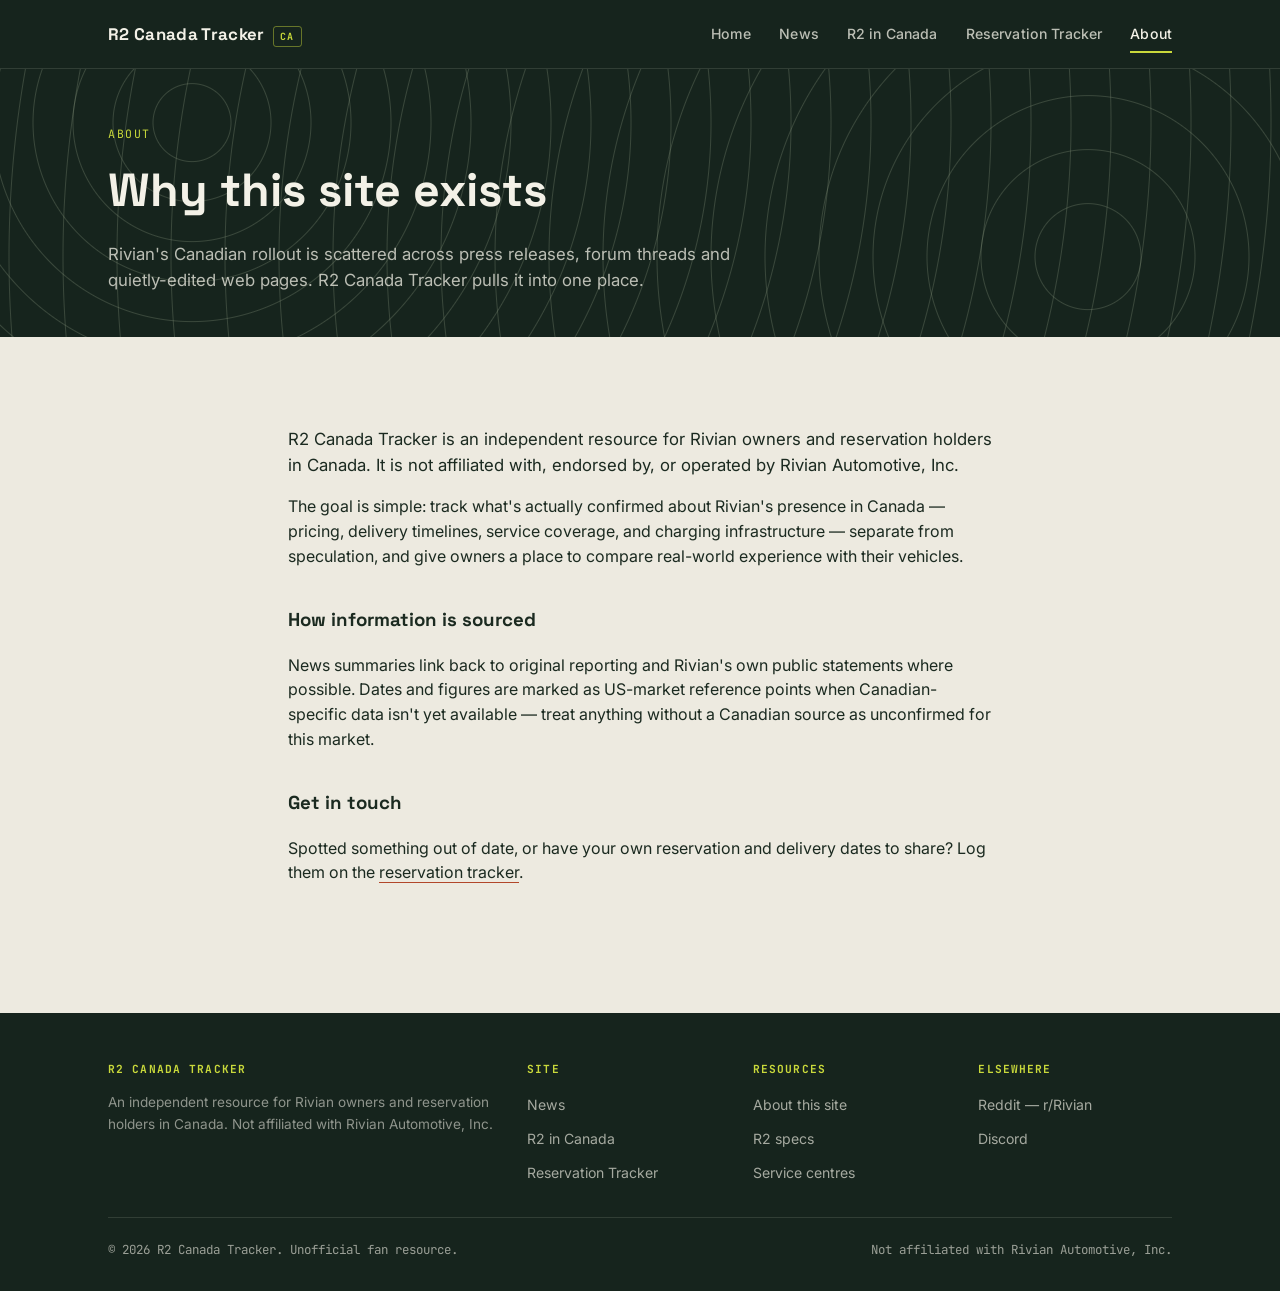
==== about.html @ 98814ffe "Add files via upload" ====
<!DOCTYPE html>
<html lang="en">
<head>
<meta charset="UTF-8">
<meta name="viewport" content="width=device-width, initial-scale=1.0">
<title>About — R2 Canada Tracker</title>
<meta name="description" content="About R2 Canada Tracker, an independent resource tracking Rivian's rollout in Canada. Not affiliated with Rivian Automotive, Inc.">
<link rel="canonical" href="https://r2canadatracker.ca/about.html">

<meta property="og:type" content="website">
<meta property="og:site_name" content="R2 Canada Tracker">
<meta property="og:title" content="About — R2 Canada Tracker">
<meta property="og:description" content="About R2 Canada Tracker, an independent resource tracking Rivian's rollout in Canada. Not affiliated with Rivian Automotive, Inc.">
<meta property="og:url" content="https://r2canadatracker.ca/about.html">
<meta property="og:image" content="https://r2canadatracker.ca/og-image.png">
<meta property="og:image:width" content="1200">
<meta property="og:image:height" content="630">

<meta name="twitter:card" content="summary_large_image">
<meta name="twitter:title" content="About — R2 Canada Tracker">
<meta name="twitter:description" content="About R2 Canada Tracker, an independent resource tracking Rivian's rollout in Canada. Not affiliated with Rivian Automotive, Inc.">
<meta name="twitter:image" content="https://r2canadatracker.ca/og-image.png">

<script type="application/ld+json">
  {
    "@context": "https://schema.org",
    "@type": "AboutPage",
    "name": "About R2 Canada Tracker",
    "url": "https://r2canadatracker.ca/about.html",
    "description": "R2 Canada Tracker is an independent resource for Rivian owners and reservation holders in Canada. Not affiliated with Rivian Automotive, Inc."
  }
</script>
<link rel="icon" href="favicon.ico" sizes="any">
<link rel="icon" type="image/png" sizes="32x32" href="favicon-32x32.png">
<link rel="icon" type="image/png" sizes="16x16" href="favicon-16x16.png">
<link rel="apple-touch-icon" href="apple-touch-icon.png">
<link rel="stylesheet" href="css/style.css">
</head>
<body>

<header class="site">
  <div class="wrap">
    <a href="index.html" class="brand">R2 Canada Tracker <span class="tag">CA</span></a>
    <nav class="main">
<a href="index.html">Home</a>
      <a href="news.html">News</a>
      <a href="r2-canada.html">R2 in Canada</a>
      <a href="reservation-tracker.html">Reservation Tracker</a>
      <a href="about.html" class="active">About</a>
    </nav>
    <button class="nav-toggle" aria-label="Toggle menu" aria-expanded="false">
      <span class="bars"><span></span><span></span><span></span></span>
    </button>
  </div>
  <nav class="mobile-menu">
<a href="index.html">Home</a>
      <a href="news.html">News</a>
      <a href="r2-canada.html">R2 in Canada</a>
      <a href="reservation-tracker.html">Reservation Tracker</a>
      <a href="about.html" class="active">About</a>
  </nav>
</header>

<div class="contours">
  <div class="page-hero" style="color:var(--cream-text)">
    <div class="wrap">
      <span class="kicker" style="color:var(--yellow)">About</span>
      <h1>Why this site exists</h1>
      <p style="color:rgba(243,241,231,0.75)">Rivian's Canadian rollout is scattered across press releases, forum threads and quietly-edited web pages. R2 Canada Tracker pulls it into one place.</p>
    </div>
  </div>
</div>

<section>
  <div class="wrap" style="max-width: 760px;">
    <p style="font-size:1.05rem; color: var(--ink-text);">R2 Canada Tracker is an independent resource for Rivian owners and reservation holders in Canada. It is not affiliated with, endorsed by, or operated by Rivian Automotive, Inc.</p>
    <p>The goal is simple: track what's actually confirmed about Rivian's presence in Canada — pricing, delivery timelines, service coverage, and charging infrastructure — separate from speculation, and give owners a place to compare real-world experience with their vehicles.</p>
    <h3 style="font-family:var(--display); margin-top:36px;">How information is sourced</h3>
    <p>News summaries link back to original reporting and Rivian's own public statements where possible. Dates and figures are marked as US-market reference points when Canadian-specific data isn't yet available — treat anything without a Canadian source as unconfirmed for this market.</p>
    <h3 style="font-family:var(--display); margin-top:36px;">Get in touch</h3>
    <p>Spotted something out of date, or have your own reservation and delivery dates to share? Log them on the <a href="reservation-tracker.html" style="border-bottom:1px solid var(--rust); text-decoration:none;">reservation tracker</a>.</p>
  </div>
</section>

<footer class="site">
  <div class="wrap">
    <div class="foot-grid">
      <div>
        <h5>R2 Canada Tracker</h5>
        <p class="disclaimer">An independent resource for Rivian owners and reservation holders in Canada. Not affiliated with Rivian Automotive, Inc.</p>
      </div>
      <div>
        <h5>Site</h5>
        <ul>
          <li><a href="news.html">News</a></li>
          <li><a href="r2-canada.html">R2 in Canada</a></li>
          <li><a href="reservation-tracker.html">Reservation Tracker</a></li>
        </ul>
      </div>
      <div>
        <h5>Resources</h5>
        <ul>
          <li><a href="about.html">About this site</a></li>
          <li><a href="r2-canada.html#specs">R2 specs</a></li>
          <li><a href="r2-canada.html#service">Service centres</a></li>
        </ul>
      </div>
      <div>
        <h5>Elsewhere</h5>
        <ul>
          <li><a href="#">Reddit — r/Rivian</a></li>
          <li><a href="#">Discord</a></li>
        </ul>
      </div>
    </div>
    <div class="foot-bottom">
      <span>© 2026 R2 Canada Tracker. Unofficial fan resource.</span>
      <span>Not affiliated with Rivian Automotive, Inc.</span>
    </div>
  </div>
</footer>

<script src="js/nav.js"></script>
</body>
</html>
---- css/style.css ----
@import url('https://fonts.googleapis.com/css2?family=Space+Grotesk:wght@400;500;600;700&family=Inter:wght@400;500;600;700&family=JetBrains+Mono:wght@400;500&display=swap');

:root {
  --ink: #16241D;
  --ink-soft: #223327;
  --paper: #EDEAE0;
  --paper-dim: #E2DED0;
  --line: #7C8A73;
  --line-faint: rgba(124,138,115,0.35);
  --yellow: #C9D93B;
  --rust: #B2472A;
  --cream-text: #F3F1E7;
  --ink-text: #1B2A20;
  --muted: #5C6B56;

  --display: 'Space Grotesk', sans-serif;
  --body: 'Inter', sans-serif;
  --mono: 'JetBrains Mono', monospace;
}

* { box-sizing: border-box; }

html { scroll-behavior: smooth; }

body {
  margin: 0;
  background: var(--paper);
  color: var(--ink-text);
  font-family: var(--body);
  line-height: 1.55;
  -webkit-font-smoothing: antialiased;
}

a { color: inherit; }

img { max-width: 100%; display: block; }

.wrap {
  max-width: 1120px;
  margin: 0 auto;
  padding: 0 28px;
}

/* Contour texture used behind dark sections */
.contours {
  background-image:
    repeating-radial-gradient(circle at 15% 20%, transparent 0, transparent 38px, var(--line-faint) 39px, transparent 40px),
    repeating-radial-gradient(circle at 85% 70%, transparent 0, transparent 52px, var(--line-faint) 53px, transparent 54px);
  background-color: var(--ink);
}

/* ---------- Header / nav ---------- */
header.site {
  background: var(--ink);
  color: var(--cream-text);
  position: sticky;
  top: 0;
  z-index: 40;
  border-bottom: 1px solid rgba(243,241,231,0.12);
}
header.site .wrap {
  display: flex;
  align-items: center;
  justify-content: space-between;
  height: 68px;
}
.brand {
  font-family: var(--display);
  font-weight: 700;
  font-size: 1.05rem;
  letter-spacing: 0.02em;
  text-decoration: none;
  color: var(--cream-text);
  display: flex;
  align-items: baseline;
  gap: 8px;
}
.brand .tag {
  font-family: var(--mono);
  font-size: 0.62rem;
  color: var(--yellow);
  letter-spacing: 0.14em;
  text-transform: uppercase;
  border: 1px solid rgba(201,217,59,0.45);
  padding: 2px 6px;
  border-radius: 3px;
}
nav.main {
  display: flex;
  gap: 28px;
}
nav.main a {
  text-decoration: none;
  font-size: 0.88rem;
  color: rgba(243,241,231,0.75);
  font-weight: 500;
  letter-spacing: 0.01em;
  position: relative;
  padding: 4px 0;
  transition: color .15s ease;
}
nav.main a:hover, nav.main a.active { color: var(--cream-text); }
nav.main a.active::after {
  content: '';
  position: absolute;
  left: 0; right: 0; bottom: -4px;
  height: 2px;
  background: var(--yellow);
}
.nav-toggle {
  display: none;
  background: none;
  border: 1px solid rgba(243,241,231,0.35);
  border-radius: 3px;
  width: 40px;
  height: 40px;
  padding: 0;
  cursor: pointer;
  align-items: center;
  justify-content: center;
}
.nav-toggle .bars {
  position: relative;
  width: 18px;
  height: 12px;
}
.nav-toggle .bars span {
  position: absolute;
  left: 0; right: 0;
  height: 2px;
  background: var(--cream-text);
  transition: transform .2s ease, opacity .2s ease;
}
.nav-toggle .bars span:nth-child(1) { top: 0; }
.nav-toggle .bars span:nth-child(2) { top: 5px; }
.nav-toggle .bars span:nth-child(3) { top: 10px; }
.nav-toggle[aria-expanded="true"] .bars span:nth-child(1) { transform: translateY(5px) rotate(45deg); }
.nav-toggle[aria-expanded="true"] .bars span:nth-child(2) { opacity: 0; }
.nav-toggle[aria-expanded="true"] .bars span:nth-child(3) { transform: translateY(-5px) rotate(-45deg); }

nav.mobile-menu {
  display: none;
  flex-direction: column;
  background: var(--ink);
  border-top: 1px solid rgba(243,241,231,0.12);
  border-bottom: 1px solid rgba(243,241,231,0.12);
}
nav.mobile-menu.open { display: flex; }
nav.mobile-menu a {
  padding: 16px 28px;
  text-decoration: none;
  color: rgba(243,241,231,0.8);
  font-size: 0.98rem;
  font-weight: 500;
  border-top: 1px solid rgba(243,241,231,0.08);
}
nav.mobile-menu a:first-child { border-top: none; }
nav.mobile-menu a.active { color: var(--yellow); }

/* ---------- Hero ---------- */
.hero {
  color: var(--cream-text);
  padding: 88px 0 76px;
  position: relative;
  overflow: hidden;
}
.hero .eyebrow {
  font-family: var(--mono);
  font-size: 0.72rem;
  letter-spacing: 0.16em;
  text-transform: uppercase;
  color: var(--yellow);
  margin-bottom: 18px;
  display: flex;
  align-items: center;
  gap: 10px;
}
.hero .eyebrow::before {
  content: '';
  width: 8px; height: 8px;
  border-radius: 50%;
  background: var(--yellow);
  display: inline-block;
}
.hero h1 {
  font-family: var(--display);
  font-size: clamp(2.4rem, 5vw, 3.8rem);
  line-height: 1.04;
  font-weight: 700;
  margin: 0 0 22px;
  max-width: 15ch;
}
.hero p.lede {
  max-width: 52ch;
  font-size: 1.1rem;
  color: rgba(243,241,231,0.8);
  margin: 0 0 34px;
}
.hero-actions { display: flex; gap: 14px; flex-wrap: wrap; }

.btn {
  font-family: var(--body);
  font-weight: 600;
  font-size: 0.92rem;
  padding: 12px 22px;
  border-radius: 3px;
  text-decoration: none;
  display: inline-block;
  border: 1px solid transparent;
  transition: transform .12s ease, background .15s ease;
}
.btn:hover { transform: translateY(-1px); }
.btn-primary { background: var(--yellow); color: var(--ink); }
.btn-primary:hover { background: #d9e858; }
.btn-ghost { border-color: rgba(243,241,231,0.35); color: var(--cream-text); }
.btn-ghost:hover { background: rgba(243,241,231,0.08); }
.btn-rust { background: var(--rust); color: var(--cream-text); }
.btn-rust:hover { background: #c2542f; }

/* ---------- Section scaffolding ---------- */
section { padding: 72px 0; }
.section-head {
  display: flex;
  justify-content: space-between;
  align-items: flex-end;
  margin-bottom: 40px;
  gap: 20px;
  flex-wrap: wrap;
}
.section-head .kicker {
  font-family: var(--mono);
  font-size: 0.7rem;
  letter-spacing: 0.14em;
  text-transform: uppercase;
  color: var(--rust);
  margin-bottom: 8px;
  display: block;
}
.section-head h2 {
  font-family: var(--display);
  font-size: clamp(1.6rem, 3vw, 2.2rem);
  margin: 0;
  font-weight: 700;
}
.section-head .view-all {
  font-size: 0.85rem;
  font-weight: 600;
  text-decoration: none;
  border-bottom: 1px solid var(--ink-text);
  padding-bottom: 2px;
  white-space: nowrap;
}

.dark { background: var(--ink); color: var(--cream-text); }
.dim { background: var(--paper-dim); }

/* ---------- Cards / news grid ---------- */
.card-grid {
  display: grid;
  grid-template-columns: repeat(3, 1fr);
  gap: 24px;
}
.card {
  background: #fff;
  border: 1px solid rgba(22,36,29,0.1);
  border-radius: 4px;
  overflow: hidden;
  display: flex;
  flex-direction: column;
  transition: transform .15s ease, box-shadow .15s ease;
}
.card:hover { transform: translateY(-3px); box-shadow: 0 10px 24px rgba(22,36,29,0.1); }
.card-body { padding: 22px; display: flex; flex-direction: column; gap: 10px; flex: 1; }
.card .meta {
  font-family: var(--mono);
  font-size: 0.68rem;
  letter-spacing: 0.08em;
  text-transform: uppercase;
  color: var(--muted);
  display: flex;
  gap: 10px;
  align-items: center;
}
.card .tag-pill {
  background: rgba(201,217,59,0.25);
  color: #566016;
  padding: 2px 8px;
  border-radius: 20px;
  font-weight: 600;
}
.card .tag-pill.rust { background: rgba(178,71,42,0.14); color: var(--rust); }
.card h3 {
  font-family: var(--display);
  font-size: 1.12rem;
  margin: 0;
  line-height: 1.3;
}
.card p { margin: 0; color: var(--muted); font-size: 0.92rem; }
.card a.readmore {
  margin-top: auto;
  font-size: 0.85rem;
  font-weight: 600;
  text-decoration: none;
  color: var(--ink-text);
  border-bottom: 1px solid var(--rust);
  align-self: flex-start;
  padding-bottom: 1px;
}

/* ---------- Trail timeline (signature element) ---------- */
.trail {
  position: relative;
  padding-left: 8px;
}
.trail::before {
  content: '';
  position: absolute;
  left: 21px;
  top: 12px;
  bottom: 12px;
  width: 2px;
  background: repeating-linear-gradient(to bottom, var(--line) 0 6px, transparent 6px 12px);
}
.waypoint {
  position: relative;
  padding: 0 0 44px 60px;
}
.waypoint:last-child { padding-bottom: 4px; }
.waypoint .pin {
  position: absolute;
  left: 0; top: 0;
  width: 44px; height: 44px;
  border-radius: 50%;
  background: var(--paper);
  border: 2px solid var(--line);
  display: flex;
  align-items: center;
  justify-content: center;
  font-family: var(--mono);
  font-size: 0.72rem;
  font-weight: 700;
  color: var(--ink-text);
}
.waypoint.milestone .pin { background: var(--yellow); border-color: var(--yellow); }
.waypoint.revised .pin { background: var(--rust); border-color: var(--rust); color: var(--cream-text); }
.waypoint .date {
  font-family: var(--mono);
  font-size: 0.72rem;
  letter-spacing: 0.06em;
  color: var(--muted);
  text-transform: uppercase;
  margin-bottom: 6px;
}
.waypoint h4 {
  font-family: var(--display);
  margin: 0 0 8px;
  font-size: 1.15rem;
}
.waypoint p { margin: 0; color: var(--muted); max-width: 62ch; }

/* ---------- Stat strip ---------- */
.stat-strip {
  display: grid;
  grid-template-columns: repeat(4, 1fr);
  gap: 1px;
  background: rgba(243,241,231,0.14);
  border-top: 1px solid rgba(243,241,231,0.14);
  border-bottom: 1px solid rgba(243,241,231,0.14);
}
.stat { background: var(--ink); padding: 28px 24px; }
.stat .num {
  font-family: var(--display);
  font-size: 2.1rem;
  font-weight: 700;
  color: var(--yellow);
  display: block;
}
.stat .label {
  font-family: var(--mono);
  font-size: 0.72rem;
  letter-spacing: 0.06em;
  color: rgba(243,241,231,0.65);
  text-transform: uppercase;
  margin-top: 6px;
  display: block;
}

/* ---------- Service-centre map cards ---------- */
.map-grid {
  display: grid;
  grid-template-columns: repeat(2, 1fr);
  gap: 24px;
}
.map-card {
  background: #fff;
  border: 1px solid rgba(22,36,29,0.1);
  border-radius: 4px;
  overflow: hidden;
  transition: transform .15s ease, box-shadow .15s ease;
}
.map-card:hover { transform: translateY(-3px); box-shadow: 0 10px 24px rgba(22,36,29,0.1); }
.map-embed {
  width: 100%;
  height: 200px;
  border: 0;
  display: block;
  filter: grayscale(0.15) contrast(1.02);
}
.map-card-body { padding: 20px 22px; display: flex; flex-direction: column; gap: 8px; }
.map-card-body h3 { font-family: var(--display); font-size: 1.08rem; margin: 0; }
.map-card-body p { margin: 0; color: var(--muted); font-size: 0.88rem; font-family: var(--mono); }
.map-card-body a.readmore { margin-top: 6px; align-self: flex-start; font-size: 0.85rem; font-weight: 600; text-decoration: none; color: var(--ink-text); border-bottom: 1px solid var(--rust); padding-bottom: 1px; }

@media (max-width: 700px) {
  .map-grid { grid-template-columns: 1fr; }
}

/* ---------- Community teaser ---------- */
.thread-list { display: flex; flex-direction: column; gap: 1px; background: rgba(22,36,29,0.1); border: 1px solid rgba(22,36,29,0.1); border-radius: 4px; overflow: hidden; }
.thread {
  background: #fff;
  padding: 18px 22px;
  display: flex;
  justify-content: space-between;
  gap: 16px;
  align-items: center;
  text-decoration: none;
  color: inherit;
}
.thread:hover { background: #f7f6f1; }
.thread .t-main h4 { margin: 0 0 4px; font-family: var(--display); font-size: 1rem; }
.thread .t-main span { font-size: 0.82rem; color: var(--muted); font-family: var(--mono); }
.thread .t-count {
  font-family: var(--mono);
  font-size: 0.78rem;
  color: var(--muted);
  white-space: nowrap;
}

/* ---------- Footer ---------- */
footer.site {
  background: var(--ink);
  color: rgba(243,241,231,0.6);
  padding: 48px 0 32px;
  margin-top: 40px;
}
footer.site .foot-grid {
  display: grid;
  grid-template-columns: 2fr 1fr 1fr 1fr;
  gap: 32px;
  margin-bottom: 32px;
}
footer.site h5 {
  font-family: var(--mono);
  font-size: 0.7rem;
  letter-spacing: 0.1em;
  text-transform: uppercase;
  color: var(--yellow);
  margin: 0 0 14px;
}
footer.site ul { list-style: none; padding: 0; margin: 0; display: flex; flex-direction: column; gap: 9px; }
footer.site a { text-decoration: none; color: rgba(243,241,231,0.65); font-size: 0.88rem; }
footer.site a:hover { color: var(--cream-text); }
footer.site .foot-bottom {
  border-top: 1px solid rgba(243,241,231,0.12);
  padding-top: 22px;
  font-size: 0.78rem;
  font-family: var(--mono);
  display: flex;
  justify-content: space-between;
  flex-wrap: wrap;
  gap: 10px;
}
footer.site p.disclaimer { max-width: 46ch; font-size: 0.85rem; color: rgba(243,241,231,0.55); }

/* ---------- Generic content page ---------- */
.page-hero {
  padding: 56px 0 44px;
}
.page-hero .kicker {
  font-family: var(--mono);
  font-size: 0.72rem;
  letter-spacing: 0.14em;
  text-transform: uppercase;
  color: var(--rust);
  display: block;
  margin-bottom: 12px;
}
.page-hero h1 {
  font-family: var(--display);
  font-size: clamp(2rem, 4vw, 2.9rem);
  margin: 0 0 14px;
}
.page-hero p { max-width: 60ch; color: var(--muted); font-size: 1.05rem; margin: 0; }

/* Filter chips */
.chip-row { display: flex; gap: 10px; flex-wrap: wrap; margin-bottom: 34px; }
.chip {
  font-family: var(--mono);
  font-size: 0.76rem;
  letter-spacing: 0.03em;
  padding: 7px 14px;
  border-radius: 20px;
  border: 1px solid var(--line-faint);
  background: transparent;
  color: var(--ink-text);
  cursor: pointer;
  transition: background .15s ease, color .15s ease;
}
.chip.active, .chip:hover { background: var(--ink); color: var(--cream-text); border-color: var(--ink); }

/* Spec table */
.spec-table { width: 100%; border-collapse: collapse; margin: 20px 0 8px; }
.spec-table th, .spec-table td {
  text-align: left;
  padding: 13px 16px;
  border-bottom: 1px solid rgba(22,36,29,0.1);
  font-size: 0.92rem;
}
.spec-table th {
  font-family: var(--mono);
  font-size: 0.72rem;
  text-transform: uppercase;
  letter-spacing: 0.06em;
  color: var(--muted);
  font-weight: 500;
}
.spec-table td.trim { font-family: var(--display); font-weight: 700; }

.callout {
  background: rgba(178,71,42,0.08);
  border-left: 3px solid var(--rust);
  padding: 18px 22px;
  border-radius: 0 4px 4px 0;
  font-size: 0.94rem;
  margin: 28px 0;
}
.callout strong { color: var(--rust); }

/* ---------- Community page / board ---------- */
.board-form {
  background: #fff;
  border: 1px solid rgba(22,36,29,0.12);
  border-radius: 4px;
  padding: 22px;
  margin-bottom: 32px;
}
.field-label {
  display: block;
  font-family: var(--mono);
  font-size: 0.68rem;
  letter-spacing: 0.08em;
  text-transform: uppercase;
  color: var(--muted);
  margin-bottom: 6px;
}
.board-form select {
  width: 100%;
  font-family: var(--body);
  font-size: 0.94rem;
  border: 1px solid rgba(22,36,29,0.18);
  border-radius: 3px;
  padding: 10px 12px;
  margin-bottom: 12px;
  background: var(--paper);
  color: var(--ink-text);
}
.table-scroll { overflow-x: auto; }
.board-form textarea, .board-form input {
  width: 100%;
  font-family: var(--body);
  font-size: 0.94rem;
  border: 1px solid rgba(22,36,29,0.18);
  border-radius: 3px;
  padding: 10px 12px;
  margin-bottom: 12px;
  background: var(--paper);
}
.board-form textarea { resize: vertical; min-height: 80px; }
.board-form .row { display: flex; gap: 12px; }
.post {
  background: #fff;
  border: 1px solid rgba(22,36,29,0.1);
  border-radius: 4px;
  padding: 20px 22px;
  margin-bottom: 14px;
}
.post .p-meta {
  font-family: var(--mono);
  font-size: 0.72rem;
  color: var(--muted);
  margin-bottom: 8px;
  display: flex;
  gap: 10px;
  align-items: center;
}
.post .p-meta .region-pill {
  background: rgba(124,138,115,0.18);
  color: var(--muted);
  padding: 2px 8px;
  border-radius: 20px;
}
.post p { margin: 0; font-size: 0.95rem; }
.empty-state {
  text-align: center;
  padding: 40px 20px;
  color: var(--muted);
  font-family: var(--mono);
  font-size: 0.85rem;
}

/* Responsive */
@media (max-width: 880px) {
  nav.main { display: none; }
  .nav-toggle { display: flex; }
  .card-grid { grid-template-columns: 1fr 1fr; }
  .stat-strip { grid-template-columns: 1fr 1fr; }
  footer.site .foot-grid { grid-template-columns: 1fr 1fr; }
}
@media (max-width: 560px) {
  .card-grid { grid-template-columns: 1fr; }
  .stat-strip { grid-template-columns: 1fr; }
  footer.site .foot-grid { grid-template-columns: 1fr; }
  .board-form .row { flex-direction: column; }
}

@media (prefers-reduced-motion: reduce) {
  * { transition: none !important; scroll-behavior: auto !important; }
}

a:focus-visible, button:focus-visible, .chip:focus-visible {
  outline: 2px solid var(--rust);
  outline-offset: 2px;
}
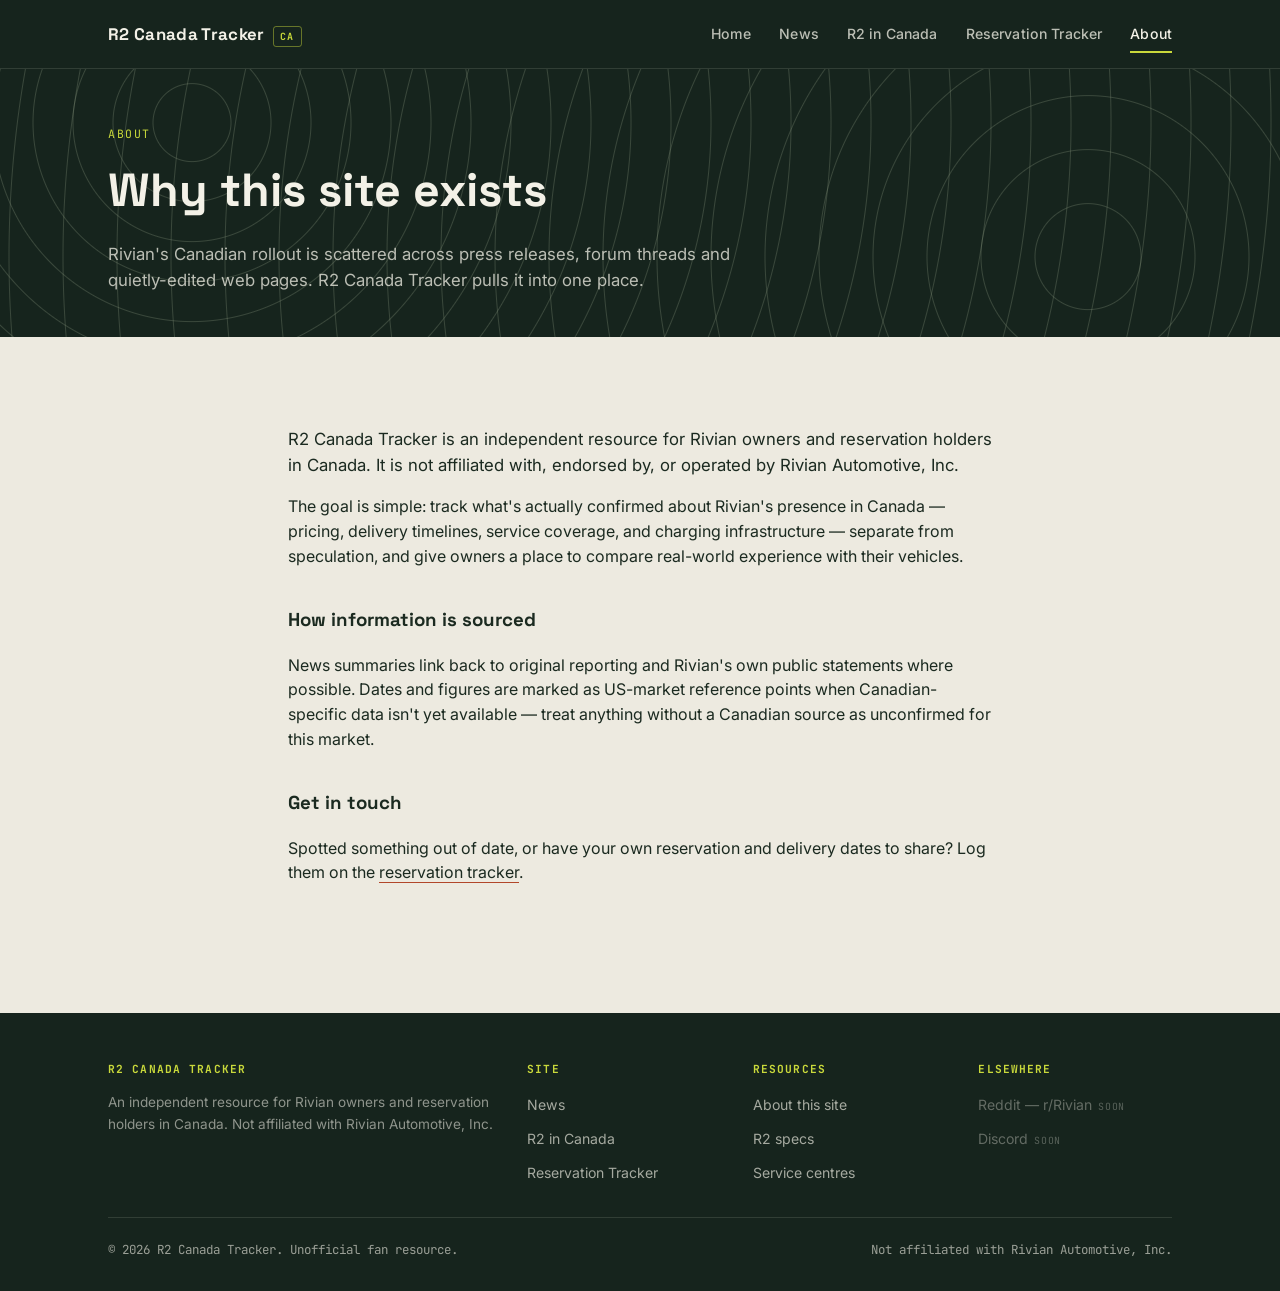
==== commit 57e8c820: "Add files via upload" ====
--- a/about.html
+++ b/about.html
@@ -108,8 +108,8 @@
       <div>
         <h5>Elsewhere</h5>
         <ul>
-          <li><a href="#">Reddit — r/Rivian</a></li>
-          <li><a href="#">Discord</a></li>
+          <li><span class="coming-soon">Reddit — r/Rivian<span class="tag-soon">Soon</span></span></li>
+          <li><span class="coming-soon">Discord<span class="tag-soon">Soon</span></span></li>
         </ul>
       </div>
     </div>
--- a/css/style.css
+++ b/css/style.css
@@ -461,6 +461,19 @@
 footer.site ul { list-style: none; padding: 0; margin: 0; display: flex; flex-direction: column; gap: 9px; }
 footer.site a { text-decoration: none; color: rgba(243,241,231,0.65); font-size: 0.88rem; }
 footer.site a:hover { color: var(--cream-text); }
+footer.site .coming-soon {
+  color: rgba(243,241,231,0.35);
+  font-size: 0.88rem;
+  cursor: default;
+}
+footer.site .coming-soon .tag-soon {
+  font-family: var(--mono);
+  font-size: 0.62rem;
+  letter-spacing: 0.06em;
+  text-transform: uppercase;
+  color: rgba(243,241,231,0.3);
+  margin-left: 6px;
+}
 footer.site .foot-bottom {
   border-top: 1px solid rgba(243,241,231,0.12);
   padding-top: 22px;
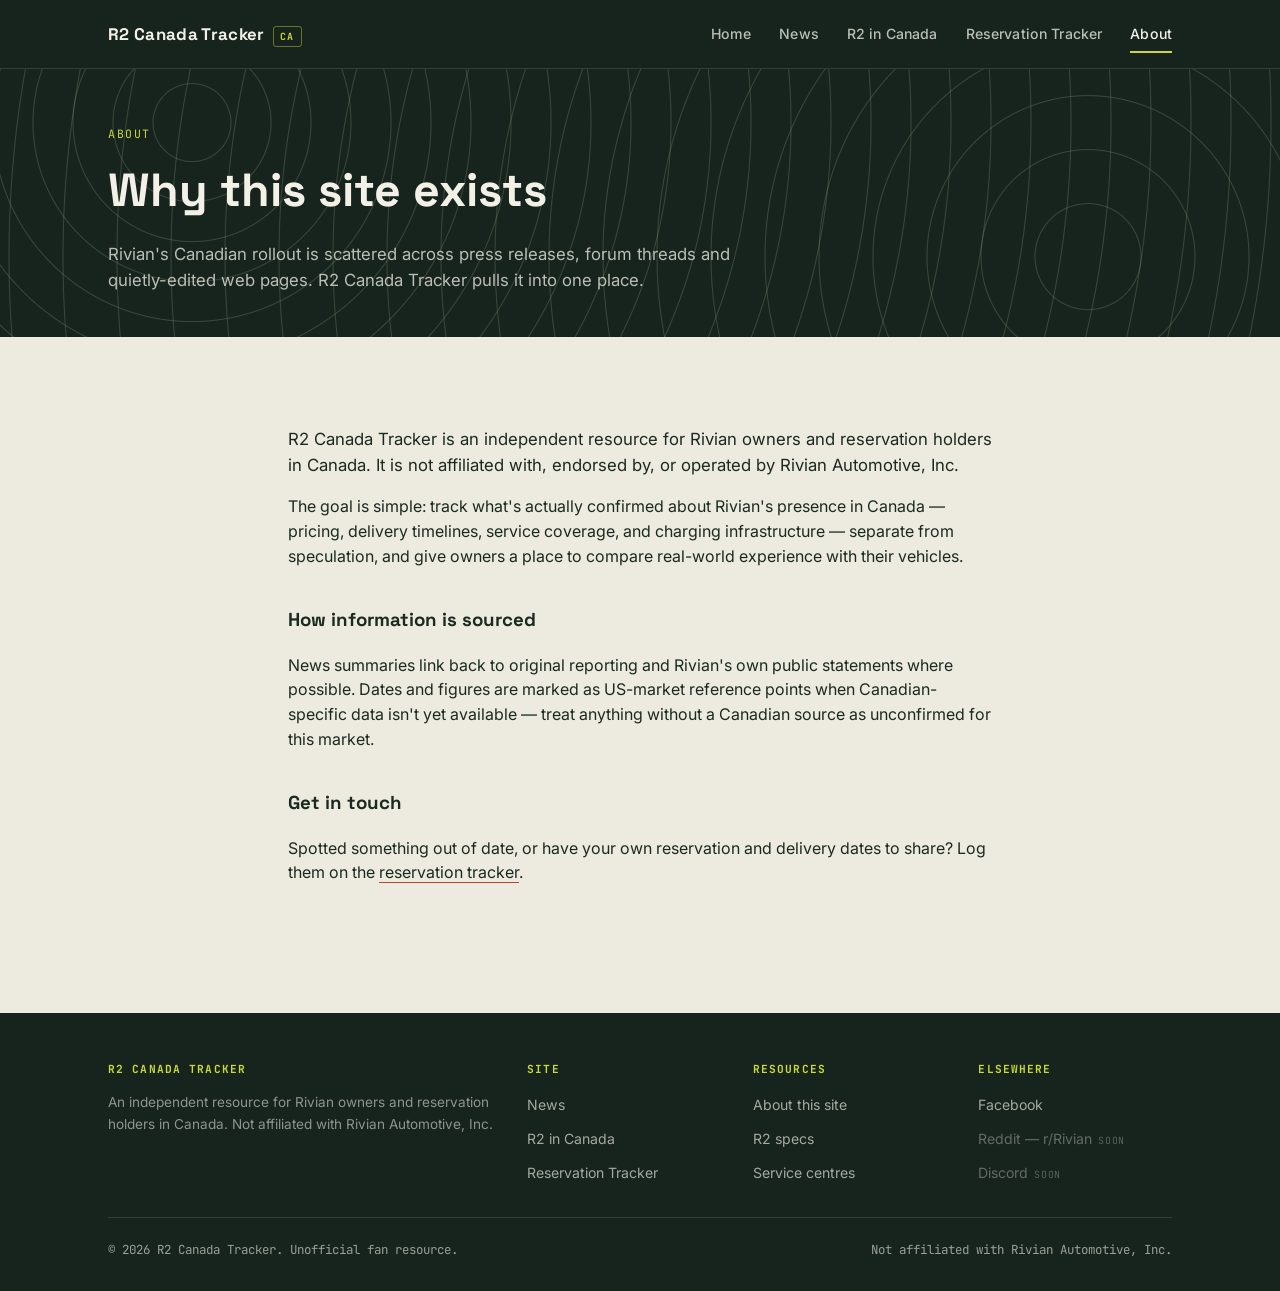
==== commit c437756a: "Add files via upload" ====
--- a/about.html
+++ b/about.html
@@ -108,6 +108,7 @@
       <div>
         <h5>Elsewhere</h5>
         <ul>
+          <li><a href="https://www.facebook.com/share/1E38kbhCsD/?mibextid=wwXIfr" target="_blank" rel="noopener">Facebook</a></li>
           <li><span class="coming-soon">Reddit — r/Rivian<span class="tag-soon">Soon</span></span></li>
           <li><span class="coming-soon">Discord<span class="tag-soon">Soon</span></span></li>
         </ul>
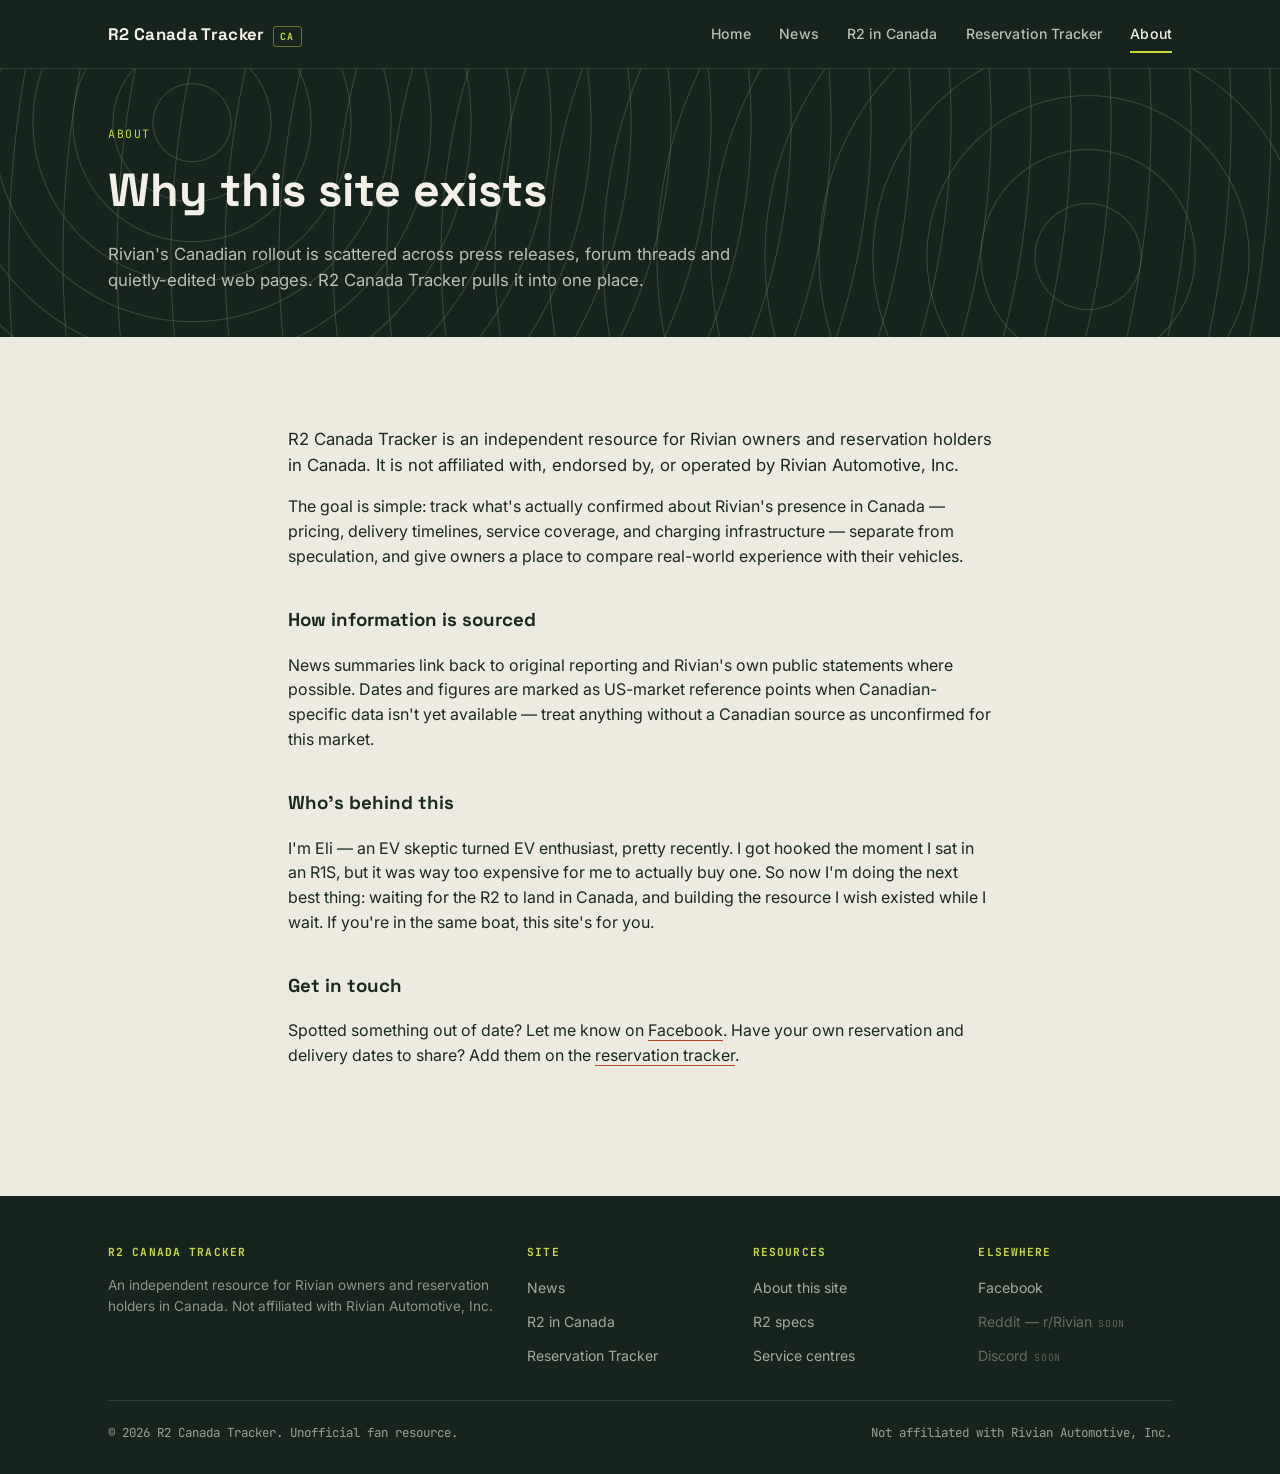
==== commit 56011a11: "Add files via upload" ====
--- a/about.html
+++ b/about.html
@@ -77,8 +77,12 @@
     <p>The goal is simple: track what's actually confirmed about Rivian's presence in Canada — pricing, delivery timelines, service coverage, and charging infrastructure — separate from speculation, and give owners a place to compare real-world experience with their vehicles.</p>
     <h3 style="font-family:var(--display); margin-top:36px;">How information is sourced</h3>
     <p>News summaries link back to original reporting and Rivian's own public statements where possible. Dates and figures are marked as US-market reference points when Canadian-specific data isn't yet available — treat anything without a Canadian source as unconfirmed for this market.</p>
+
+    <h3 style="font-family:var(--display); margin-top:36px;">Who's behind this</h3>
+    <p>I'm Eli — an EV skeptic turned EV enthusiast, pretty recently. I got hooked the moment I sat in an R1S, but it was way too expensive for me to actually buy one. So now I'm doing the next best thing: waiting for the R2 to land in Canada, and building the resource I wish existed while I wait. If you're in the same boat, this site's for you.</p>
+
     <h3 style="font-family:var(--display); margin-top:36px;">Get in touch</h3>
-    <p>Spotted something out of date, or have your own reservation and delivery dates to share? Log them on the <a href="reservation-tracker.html" style="border-bottom:1px solid var(--rust); text-decoration:none;">reservation tracker</a>.</p>
+    <p>Spotted something out of date? Let me know on <a href="https://www.facebook.com/share/1E38kbhCsD/?mibextid=wwXIfr" target="_blank" rel="noopener" style="border-bottom:1px solid var(--rust); text-decoration:none;">Facebook</a>. Have your own reservation and delivery dates to share? Add them on the <a href="reservation-tracker.html" style="border-bottom:1px solid var(--rust); text-decoration:none;">reservation tracker</a>.</p>
   </div>
 </section>
 
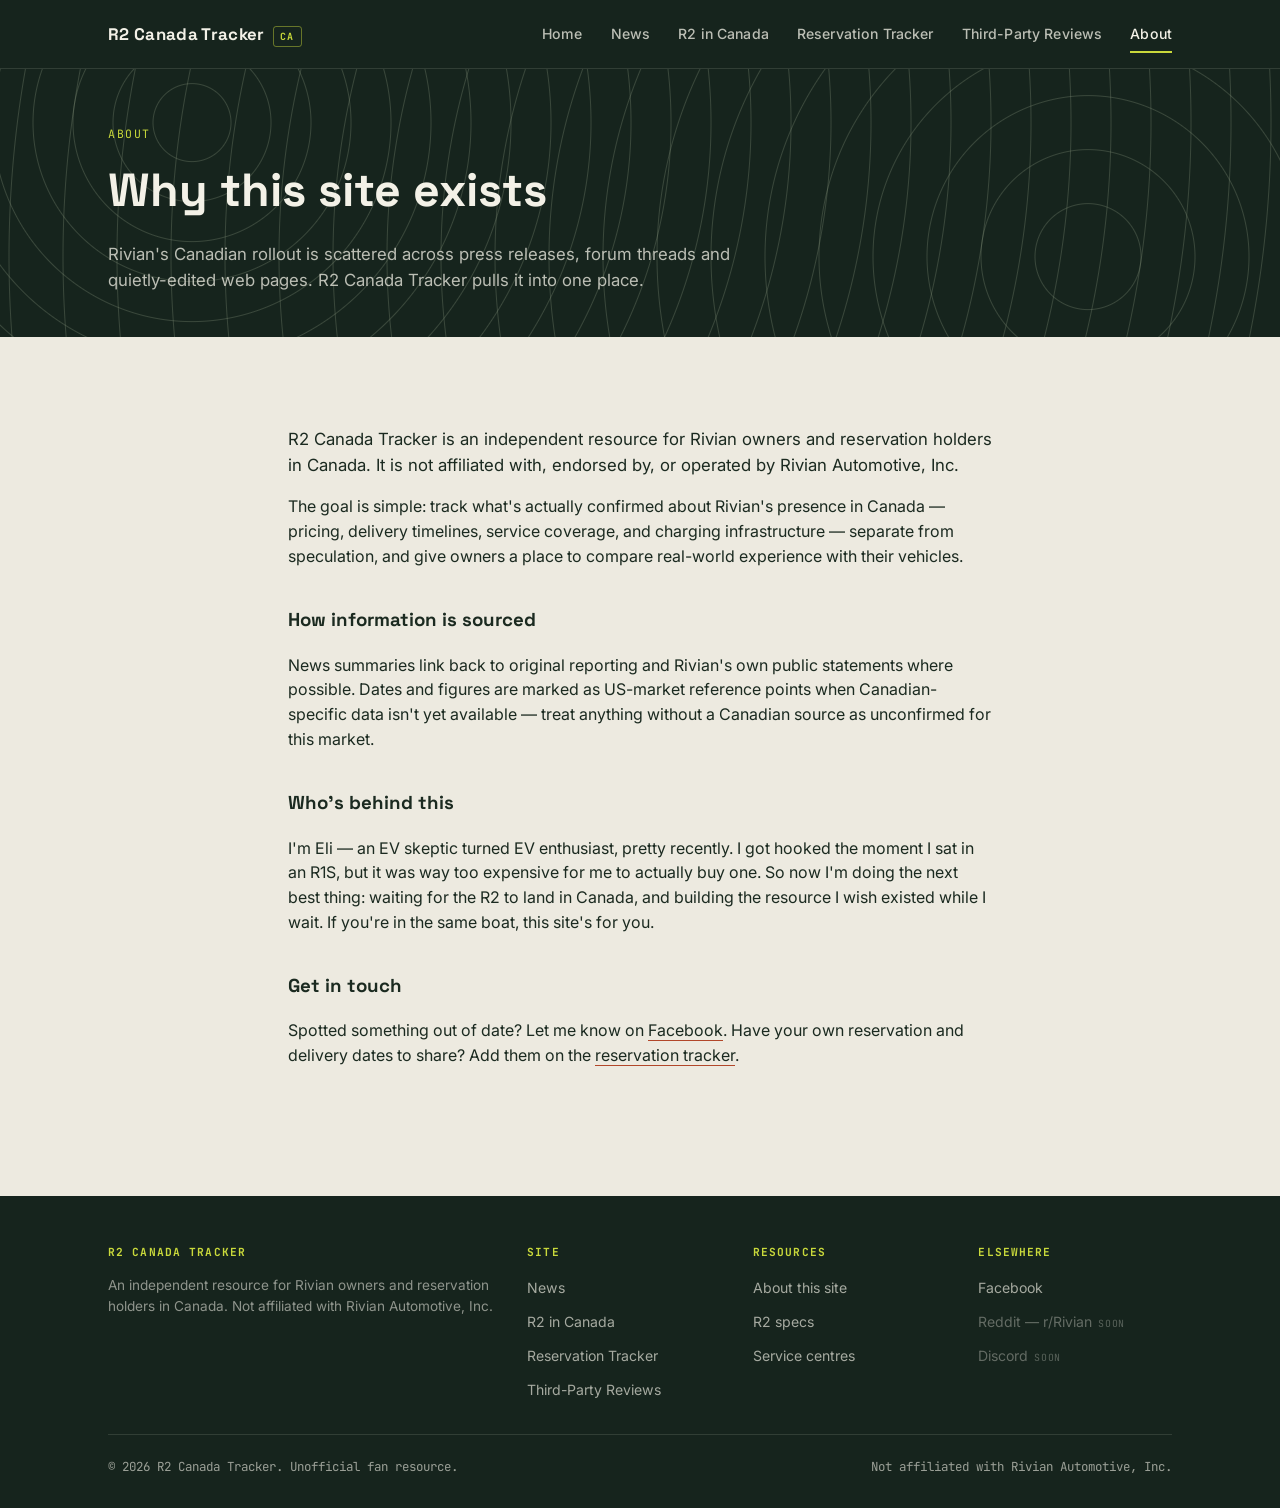
==== commit 6864dbec: "Add files via upload" ====
--- a/about.html
+++ b/about.html
@@ -46,6 +46,7 @@
       <a href="news.html">News</a>
       <a href="r2-canada.html">R2 in Canada</a>
       <a href="reservation-tracker.html">Reservation Tracker</a>
+      <a href="resources.html">Third-Party Reviews</a>
       <a href="about.html" class="active">About</a>
     </nav>
     <button class="nav-toggle" aria-label="Toggle menu" aria-expanded="false">
@@ -57,6 +58,7 @@
       <a href="news.html">News</a>
       <a href="r2-canada.html">R2 in Canada</a>
       <a href="reservation-tracker.html">Reservation Tracker</a>
+      <a href="resources.html">Third-Party Reviews</a>
       <a href="about.html" class="active">About</a>
   </nav>
 </header>
@@ -99,6 +101,7 @@
           <li><a href="news.html">News</a></li>
           <li><a href="r2-canada.html">R2 in Canada</a></li>
           <li><a href="reservation-tracker.html">Reservation Tracker</a></li>
+          <li><a href="resources.html">Third-Party Reviews</a></li>
         </ul>
       </div>
       <div>
